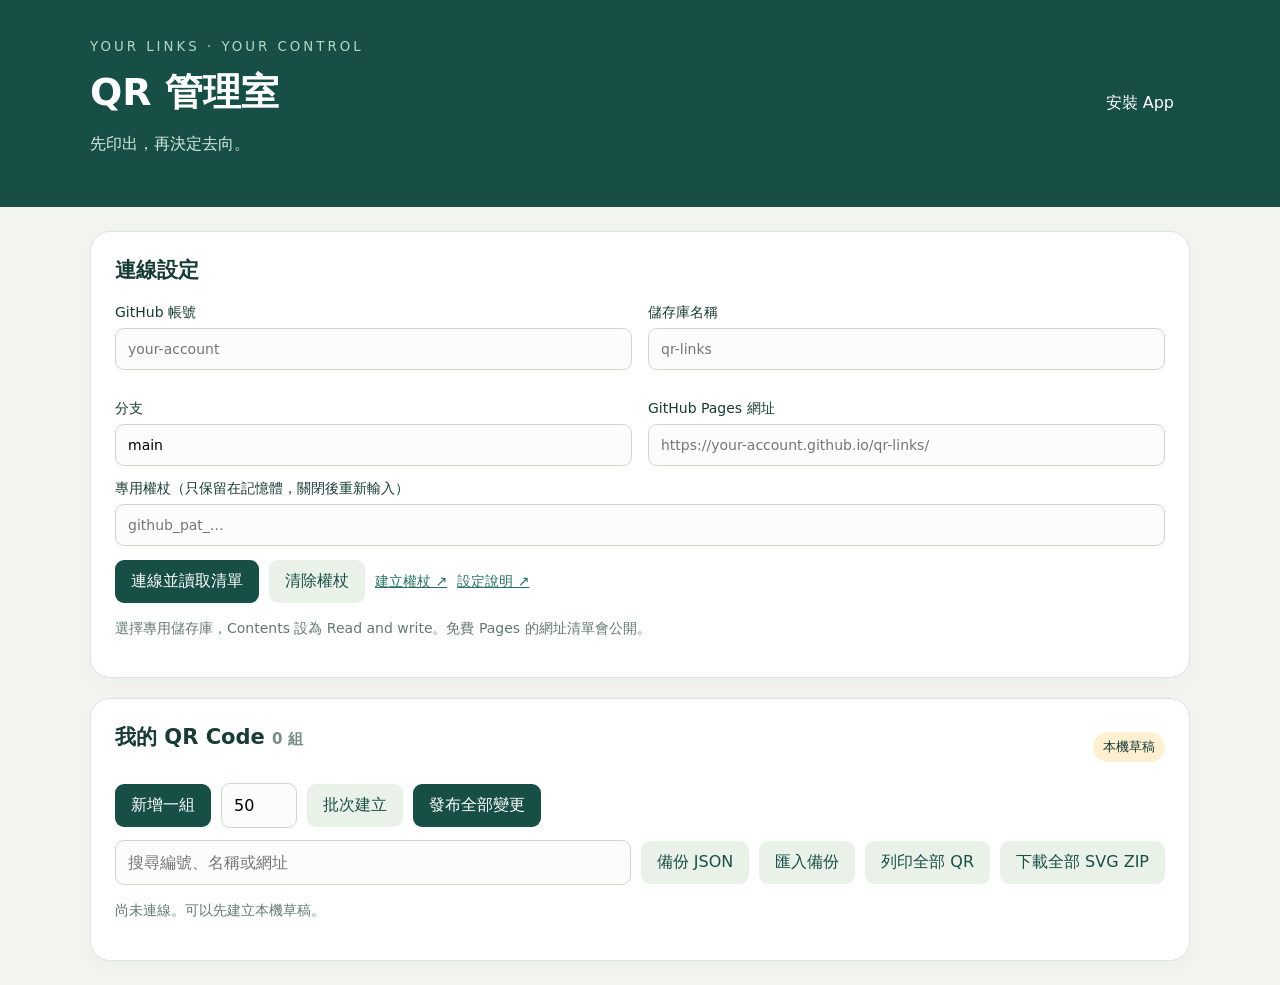
==== index.html @ 8bc0cfe4 "0958" ====
<!doctype html>
<html lang="zh-Hant"><head><meta charset="utf-8"><meta name="viewport" content="width=device-width,initial-scale=1"><meta name="theme-color" content="#174f46"><title>QR 管理室</title><link rel="manifest" href="manifest.webmanifest"><link rel="icon" href="icon.svg"><link rel="stylesheet" href="style.css"></head>
<body><header><div><small>YOUR LINKS · YOUR CONTROL</small><h1>QR 管理室</h1><p>先印出，再決定去向。</p></div><button id="install" hidden>安裝 App</button></header>
<main><section class="panel"><h2>連線設定</h2><div class="grid"><label>GitHub 帳號<input id="owner" autocomplete="off" placeholder="your-account"></label><label>儲存庫名稱<input id="repo" placeholder="qr-links"></label><label>分支<input id="branch" value="main"></label><label>GitHub Pages 網址<input id="base" type="url" placeholder="https://your-account.github.io/qr-links/"></label></div><label>專用權杖（只保留在記憶體，關閉後重新輸入）<input id="token" type="password" autocomplete="off" placeholder="github_pat_…"></label><div class="actions"><button id="connect">連線並讀取清單</button><button id="lock" class="secondary">清除權杖</button><a href="https://github.com/settings/personal-access-tokens/new" target="_blank" rel="noopener noreferrer">建立權杖 ↗</a><a href="README.md" target="_blank">設定說明 ↗</a></div><p class="hint">選擇專用儲存庫，Contents 設為 Read and write。免費 Pages 的網址清單會公開。</p></section>
<section class="panel"><div class="section-head"><h2>我的 QR Code <span id="count"></span></h2><span id="dirty">本機草稿</span></div><div class="actions"><button id="add">新增一組</button><input id="batchCount" type="number" min="1" max="200" value="50" aria-label="批次數量"><button id="batch" class="secondary">批次建立</button><button id="publish">發布全部變更</button></div><div class="actions"><input id="search" placeholder="搜尋編號、名稱或網址"><button id="backup" class="secondary">備份 JSON</button><label class="file-button">匯入備份<input id="import" type="file" accept=".json,application/json" hidden></label><button id="sheet" class="secondary">列印全部 QR</button></div><p id="status" role="status" aria-live="polite">尚未連線。可以先建立本機草稿。</p><div id="list"></div></section></main>
<dialog id="qrDialog"><h2 id="qrTitle"></h2><div id="qrPreview"></div><p id="qrLink"></p><div class="actions"><button id="download">下載 SVG</button><button id="closeDialog" class="secondary">關閉</button></div></dialog>
<script src="vendor/qrcodegen.js"></script><script src="app.js" defer></script></body></html>
---- style.css ----
:root{font-family:system-ui,"Microsoft JhengHei",sans-serif;color:#183b36;background:#f2f5f0}*{box-sizing:border-box}body{margin:0}header{background:#174f46;color:white;padding:36px max(24px,calc((100vw - 1100px)/2));display:flex;justify-content:space-between;align-items:center}header small{letter-spacing:3px;color:#b5d8c4}h1{font-size:38px;margin:12px 0}header p{color:#d6e9df}main{max-width:1148px;margin:24px auto;padding:0 24px}.panel{background:white;border:1px solid #dce5dc;border-radius:20px;padding:24px;margin-bottom:20px;box-shadow:0 6px 24px #163c3608}h2{font-size:21px;margin:0 0 20px}.grid{display:grid;grid-template-columns:repeat(2,1fr);gap:16px}label{display:block;font-size:14px;margin-bottom:14px}input{width:100%;padding:12px;border:1px solid #cbd8cf;border-radius:9px;font:inherit;margin-top:6px;background:#fcfdfb}input:focus{outline:2px solid #6daa8c}button,.file-button{border:0;border-radius:9px;padding:11px 16px;background:#174f46;color:white;font:inherit;cursor:pointer;display:inline-block;margin:0}button.secondary,.file-button{background:#eaf1e9;color:#174f46}button:disabled{opacity:.5;cursor:wait}.actions{display:flex;gap:10px;flex-wrap:wrap;align-items:center;margin:12px 0}.actions input{width:200px;margin:0}#search{flex:1;min-width:200px}#batchCount{width:76px}a{color:#276f60;font-size:14px}.hint,#status{font-size:14px;color:#647970;line-height:1.6}#status.error{color:#af302f}.section-head{display:flex;justify-content:space-between;align-items:center}#dirty{font-size:13px;background:#fff0d1;padding:6px 10px;border-radius:20px}#count{color:#768d80;font-size:15px}.row{display:grid;grid-template-columns:90px 1fr 2fr auto;gap:12px;align-items:center;padding:14px 0;border-top:1px solid #e6ece5}.row input{margin:0}.badge{font-weight:700}.row button{padding:10px}.row small{display:block;color:#758a7c;font-size:11px}dialog{border:0;border-radius:20px;padding:28px;max-width:90vw}dialog::backdrop{background:#153d3699}#qrPreview svg{width:260px;max-width:100%;height:auto}#qrLink{max-width:320px;overflow-wrap:anywhere;font-size:13px}@media(max-width:720px){.grid{grid-template-columns:1fr}.row{grid-template-columns:70px 1fr}.row .target{grid-column:1/-1}.row .row-actions{grid-column:1/-1}header{padding:24px}main{padding:0 12px}.panel{padding:18px}.section-head{align-items:start}h1{font-size:30px}}
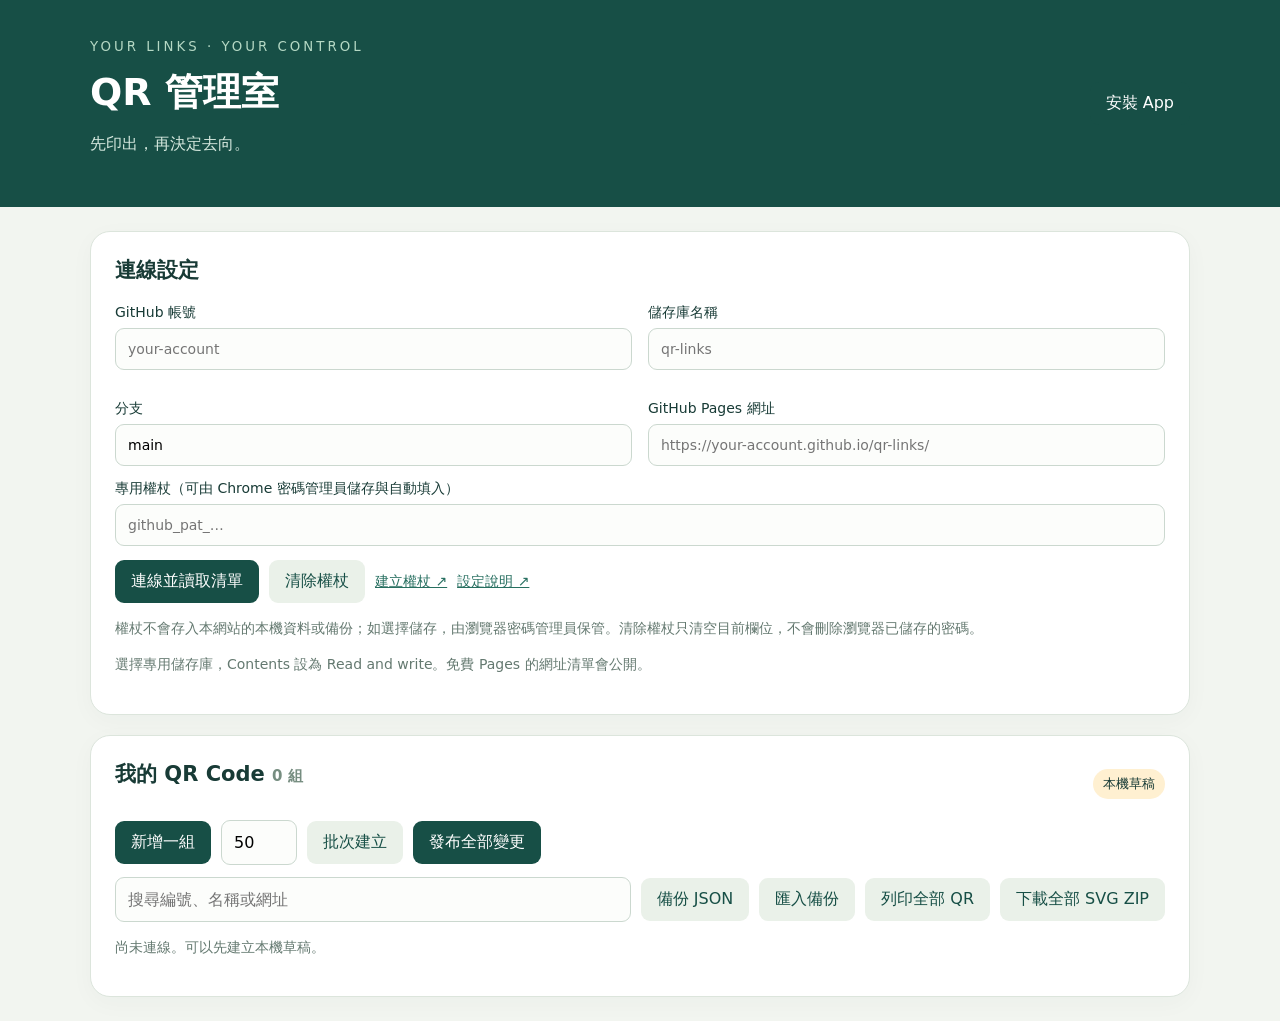
==== commit 7aeff9be: "1050" ====
--- a/index.html
+++ b/index.html
@@ -1,7 +1,7 @@
 <!doctype html>
 <html lang="zh-Hant"><head><meta charset="utf-8"><meta name="viewport" content="width=device-width,initial-scale=1"><meta name="theme-color" content="#174f46"><title>QR 管理室</title><link rel="manifest" href="manifest.webmanifest"><link rel="icon" href="icon.svg"><link rel="stylesheet" href="style.css"></head>
 <body><header><div><small>YOUR LINKS · YOUR CONTROL</small><h1>QR 管理室</h1><p>先印出，再決定去向。</p></div><button id="install" hidden>安裝 App</button></header>
-<main><section class="panel"><h2>連線設定</h2><div class="grid"><label>GitHub 帳號<input id="owner" autocomplete="off" placeholder="your-account"></label><label>儲存庫名稱<input id="repo" placeholder="qr-links"></label><label>分支<input id="branch" value="main"></label><label>GitHub Pages 網址<input id="base" type="url" placeholder="https://your-account.github.io/qr-links/"></label></div><label>專用權杖（只保留在記憶體，關閉後重新輸入）<input id="token" type="password" autocomplete="off" placeholder="github_pat_…"></label><div class="actions"><button id="connect">連線並讀取清單</button><button id="lock" class="secondary">清除權杖</button><a href="https://github.com/settings/personal-access-tokens/new" target="_blank" rel="noopener noreferrer">建立權杖 ↗</a><a href="README.md" target="_blank">設定說明 ↗</a></div><p class="hint">選擇專用儲存庫，Contents 設為 Read and write。免費 Pages 的網址清單會公開。</p></section>
+<main><section class="panel"><h2>連線設定</h2><form id="connectionForm" method="post" autocomplete="on"><div class="grid"><label>GitHub 帳號<input id="owner" name="username" autocomplete="username" autocapitalize="none" spellcheck="false" placeholder="your-account"></label><label>儲存庫名稱<input id="repo" placeholder="qr-links"></label><label>分支<input id="branch" value="main"></label><label>GitHub Pages 網址<input id="base" type="url" placeholder="https://your-account.github.io/qr-links/"></label></div><label>專用權杖（可由 Chrome 密碼管理員儲存與自動填入）<input id="token" name="password" type="password" autocomplete="current-password" placeholder="github_pat_…"></label><div class="actions"><button id="connect" type="submit">連線並讀取清單</button><button id="lock" type="button" class="secondary">清除權杖</button><a href="https://github.com/settings/personal-access-tokens/new" target="_blank" rel="noopener noreferrer">建立權杖 ↗</a><a href="README.md" target="_blank">設定說明 ↗</a></div></form><p class="hint">權杖不會存入本網站的本機資料或備份；如選擇儲存，由瀏覽器密碼管理員保管。清除權杖只清空目前欄位，不會刪除瀏覽器已儲存的密碼。</p><p class="hint">選擇專用儲存庫，Contents 設為 Read and write。免費 Pages 的網址清單會公開。</p></section>
 <section class="panel"><div class="section-head"><h2>我的 QR Code <span id="count"></span></h2><span id="dirty">本機草稿</span></div><div class="actions"><button id="add">新增一組</button><input id="batchCount" type="number" min="1" max="200" value="50" aria-label="批次數量"><button id="batch" class="secondary">批次建立</button><button id="publish">發布全部變更</button></div><div class="actions"><input id="search" placeholder="搜尋編號、名稱或網址"><button id="backup" class="secondary">備份 JSON</button><label class="file-button">匯入備份<input id="import" type="file" accept=".json,application/json" hidden></label><button id="sheet" class="secondary">列印全部 QR</button></div><p id="status" role="status" aria-live="polite">尚未連線。可以先建立本機草稿。</p><div id="list"></div></section></main>
 <dialog id="qrDialog"><h2 id="qrTitle"></h2><div id="qrPreview"></div><p id="qrLink"></p><div class="actions"><button id="download">下載 SVG</button><button id="closeDialog" class="secondary">關閉</button></div></dialog>
 <script src="vendor/qrcodegen.js"></script><script src="app.js" defer></script></body></html>
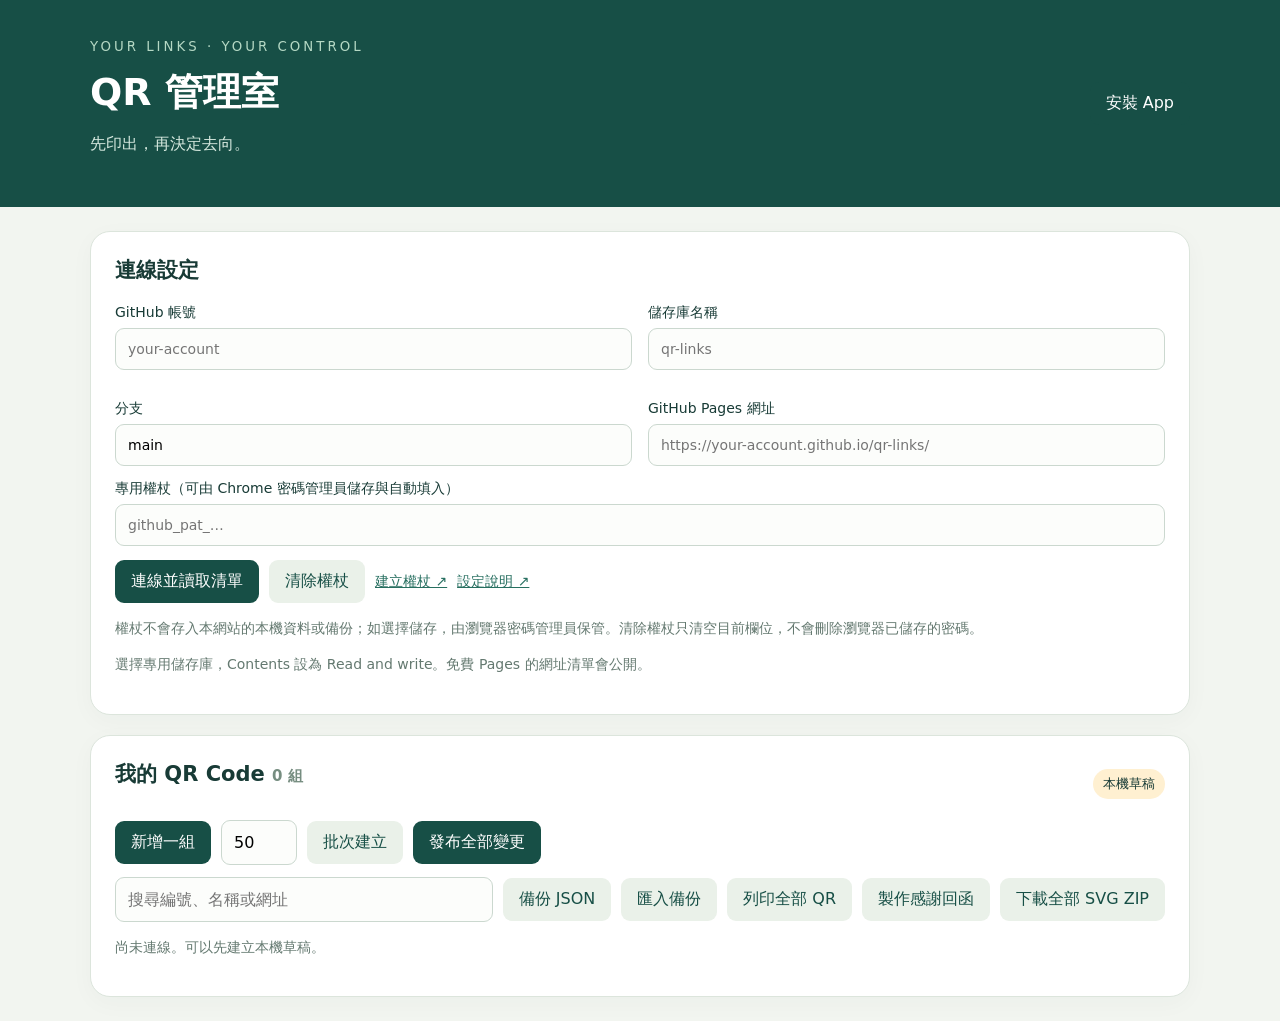
==== commit 2dd88dea: "1207" ====
--- a/index.html
+++ b/index.html
@@ -4,4 +4,4 @@
 <main><section class="panel"><h2>連線設定</h2><form id="connectionForm" method="post" autocomplete="on"><div class="grid"><label>GitHub 帳號<input id="owner" name="username" autocomplete="username" autocapitalize="none" spellcheck="false" placeholder="your-account"></label><label>儲存庫名稱<input id="repo" placeholder="qr-links"></label><label>分支<input id="branch" value="main"></label><label>GitHub Pages 網址<input id="base" type="url" placeholder="https://your-account.github.io/qr-links/"></label></div><label>專用權杖（可由 Chrome 密碼管理員儲存與自動填入）<input id="token" name="password" type="password" autocomplete="current-password" placeholder="github_pat_…"></label><div class="actions"><button id="connect" type="submit">連線並讀取清單</button><button id="lock" type="button" class="secondary">清除權杖</button><a href="https://github.com/settings/personal-access-tokens/new" target="_blank" rel="noopener noreferrer">建立權杖 ↗</a><a href="README.md" target="_blank">設定說明 ↗</a></div></form><p class="hint">權杖不會存入本網站的本機資料或備份；如選擇儲存，由瀏覽器密碼管理員保管。清除權杖只清空目前欄位，不會刪除瀏覽器已儲存的密碼。</p><p class="hint">選擇專用儲存庫，Contents 設為 Read and write。免費 Pages 的網址清單會公開。</p></section>
 <section class="panel"><div class="section-head"><h2>我的 QR Code <span id="count"></span></h2><span id="dirty">本機草稿</span></div><div class="actions"><button id="add">新增一組</button><input id="batchCount" type="number" min="1" max="200" value="50" aria-label="批次數量"><button id="batch" class="secondary">批次建立</button><button id="publish">發布全部變更</button></div><div class="actions"><input id="search" placeholder="搜尋編號、名稱或網址"><button id="backup" class="secondary">備份 JSON</button><label class="file-button">匯入備份<input id="import" type="file" accept=".json,application/json" hidden></label><button id="sheet" class="secondary">列印全部 QR</button></div><p id="status" role="status" aria-live="polite">尚未連線。可以先建立本機草稿。</p><div id="list"></div></section></main>
 <dialog id="qrDialog"><h2 id="qrTitle"></h2><div id="qrPreview"></div><p id="qrLink"></p><div class="actions"><button id="download">下載 SVG</button><button id="closeDialog" class="secondary">關閉</button></div></dialog>
-<script src="vendor/qrcodegen.js"></script><script src="app.js" defer></script></body></html>
+<script src="vendor/qrcodegen.js"></script><script src="app.js" defer></script><script src="letter.js" defer></script></body></html>
--- a/style.css
+++ b/style.css
@@ -1 +1,3 @@
 :root{font-family:system-ui,"Microsoft JhengHei",sans-serif;color:#183b36;background:#f2f5f0}*{box-sizing:border-box}body{margin:0}header{background:#174f46;color:white;padding:36px max(24px,calc((100vw - 1100px)/2));display:flex;justify-content:space-between;align-items:center}header small{letter-spacing:3px;color:#b5d8c4}h1{font-size:38px;margin:12px 0}header p{color:#d6e9df}main{max-width:1148px;margin:24px auto;padding:0 24px}.panel{background:white;border:1px solid #dce5dc;border-radius:20px;padding:24px;margin-bottom:20px;box-shadow:0 6px 24px #163c3608}h2{font-size:21px;margin:0 0 20px}.grid{display:grid;grid-template-columns:repeat(2,1fr);gap:16px}label{display:block;font-size:14px;margin-bottom:14px}input{width:100%;padding:12px;border:1px solid #cbd8cf;border-radius:9px;font:inherit;margin-top:6px;background:#fcfdfb}input:focus{outline:2px solid #6daa8c}button,.file-button{border:0;border-radius:9px;padding:11px 16px;background:#174f46;color:white;font:inherit;cursor:pointer;display:inline-block;margin:0}button.secondary,.file-button{background:#eaf1e9;color:#174f46}button:disabled{opacity:.5;cursor:wait}.actions{display:flex;gap:10px;flex-wrap:wrap;align-items:center;margin:12px 0}.actions input{width:200px;margin:0}#search{flex:1;min-width:200px}#batchCount{width:76px}a{color:#276f60;font-size:14px}.hint,#status{font-size:14px;color:#647970;line-height:1.6}#status.error{color:#af302f}.section-head{display:flex;justify-content:space-between;align-items:center}#dirty{font-size:13px;background:#fff0d1;padding:6px 10px;border-radius:20px}#count{color:#768d80;font-size:15px}.row{display:grid;grid-template-columns:90px 1fr 2fr auto;gap:12px;align-items:center;padding:14px 0;border-top:1px solid #e6ece5}.row input{margin:0}.badge{font-weight:700}.row button{padding:10px}.row small{display:block;color:#758a7c;font-size:11px}dialog{border:0;border-radius:20px;padding:28px;max-width:90vw}dialog::backdrop{background:#153d3699}#qrPreview svg{width:260px;max-width:100%;height:auto}#qrLink{max-width:320px;overflow-wrap:anywhere;font-size:13px}@media(max-width:720px){.grid{grid-template-columns:1fr}.row{grid-template-columns:70px 1fr}.row .target{grid-column:1/-1}.row .row-actions{grid-column:1/-1}header{padding:24px}main{padding:0 12px}.panel{padding:18px}.section-head{align-items:start}h1{font-size:30px}}
+
+#letterDialog{width:640px;max-height:90vh;overflow:auto}#letterChoices{max-height:280px;overflow:auto;border:1px solid #dce5dc;padding:10px;border-radius:10px}.letter-choice{display:flex;gap:10px;align-items:center;margin:0;padding:8px}.letter-choice input{width:18px;height:18px;margin:0}#letterError{color:#af302f}
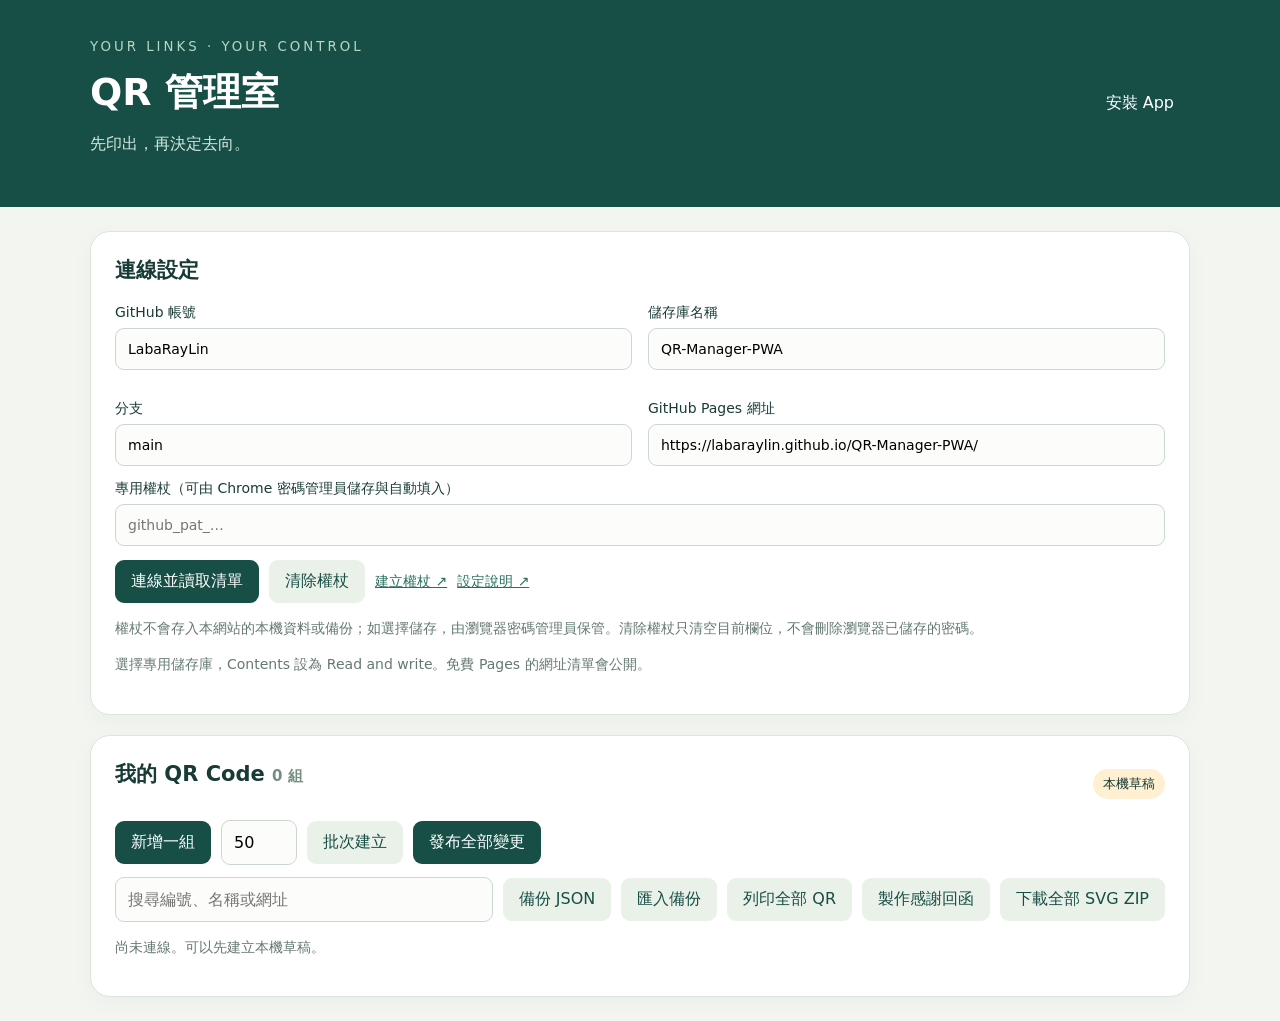
==== commit 2275fdd9: "1246" ====
--- a/index.html
+++ b/index.html
@@ -1,7 +1,7 @@
 <!doctype html>
 <html lang="zh-Hant"><head><meta charset="utf-8"><meta name="viewport" content="width=device-width,initial-scale=1"><meta name="theme-color" content="#174f46"><title>QR 管理室</title><link rel="manifest" href="manifest.webmanifest"><link rel="icon" href="icon.svg"><link rel="stylesheet" href="style.css"></head>
 <body><header><div><small>YOUR LINKS · YOUR CONTROL</small><h1>QR 管理室</h1><p>先印出，再決定去向。</p></div><button id="install" hidden>安裝 App</button></header>
-<main><section class="panel"><h2>連線設定</h2><form id="connectionForm" method="post" autocomplete="on"><div class="grid"><label>GitHub 帳號<input id="owner" name="username" autocomplete="username" autocapitalize="none" spellcheck="false" placeholder="your-account"></label><label>儲存庫名稱<input id="repo" placeholder="qr-links"></label><label>分支<input id="branch" value="main"></label><label>GitHub Pages 網址<input id="base" type="url" placeholder="https://your-account.github.io/qr-links/"></label></div><label>專用權杖（可由 Chrome 密碼管理員儲存與自動填入）<input id="token" name="password" type="password" autocomplete="current-password" placeholder="github_pat_…"></label><div class="actions"><button id="connect" type="submit">連線並讀取清單</button><button id="lock" type="button" class="secondary">清除權杖</button><a href="https://github.com/settings/personal-access-tokens/new" target="_blank" rel="noopener noreferrer">建立權杖 ↗</a><a href="README.md" target="_blank">設定說明 ↗</a></div></form><p class="hint">權杖不會存入本網站的本機資料或備份；如選擇儲存，由瀏覽器密碼管理員保管。清除權杖只清空目前欄位，不會刪除瀏覽器已儲存的密碼。</p><p class="hint">選擇專用儲存庫，Contents 設為 Read and write。免費 Pages 的網址清單會公開。</p></section>
+<main><section class="panel"><h2>連線設定</h2><form id="connectionForm" method="post" autocomplete="on"><div class="grid"><label>GitHub 帳號<input id="owner" list="ownerOptions" name="username" autocomplete="username" autocapitalize="none" spellcheck="false" placeholder="your-account"></label><label>儲存庫名稱<input id="repo" list="repoOptions" placeholder="qr-links"></label><label>分支<input id="branch" list="branchOptions" value="main"></label><label>GitHub Pages 網址<input id="base" list="baseOptions" type="url" placeholder="https://your-account.github.io/qr-links/"></label></div><label>專用權杖（可由 Chrome 密碼管理員儲存與自動填入）<input id="token" name="password" type="password" autocomplete="current-password" placeholder="github_pat_…"></label><div class="actions"><button id="connect" type="submit">連線並讀取清單</button><button id="lock" type="button" class="secondary">清除權杖</button><a href="https://github.com/settings/personal-access-tokens/new" target="_blank" rel="noopener noreferrer">建立權杖 ↗</a><a href="README.md" target="_blank">設定說明 ↗</a></div><datalist id="ownerOptions"></datalist><datalist id="repoOptions"></datalist><datalist id="branchOptions"></datalist><datalist id="baseOptions"></datalist></form><p class="hint">權杖不會存入本網站的本機資料或備份；如選擇儲存，由瀏覽器密碼管理員保管。清除權杖只清空目前欄位，不會刪除瀏覽器已儲存的密碼。</p><p class="hint">選擇專用儲存庫，Contents 設為 Read and write。免費 Pages 的網址清單會公開。</p></section>
 <section class="panel"><div class="section-head"><h2>我的 QR Code <span id="count"></span></h2><span id="dirty">本機草稿</span></div><div class="actions"><button id="add">新增一組</button><input id="batchCount" type="number" min="1" max="200" value="50" aria-label="批次數量"><button id="batch" class="secondary">批次建立</button><button id="publish">發布全部變更</button></div><div class="actions"><input id="search" placeholder="搜尋編號、名稱或網址"><button id="backup" class="secondary">備份 JSON</button><label class="file-button">匯入備份<input id="import" type="file" accept=".json,application/json" hidden></label><button id="sheet" class="secondary">列印全部 QR</button></div><p id="status" role="status" aria-live="polite">尚未連線。可以先建立本機草稿。</p><div id="list"></div></section></main>
 <dialog id="qrDialog"><h2 id="qrTitle"></h2><div id="qrPreview"></div><p id="qrLink"></p><div class="actions"><button id="download">下載 SVG</button><button id="closeDialog" class="secondary">關閉</button></div></dialog>
-<script src="vendor/qrcodegen.js"></script><script src="app.js" defer></script><script src="letter.js" defer></script></body></html>
+<script src="vendor/qrcodegen.js"></script><script src="deployment.js" defer></script><script src="app.js" defer></script><script src="letter.js" defer></script><script src="connection-options.js" defer></script></body></html>
--- a/style.css
+++ b/style.css
@@ -1,3 +1,5 @@
 :root{font-family:system-ui,"Microsoft JhengHei",sans-serif;color:#183b36;background:#f2f5f0}*{box-sizing:border-box}body{margin:0}header{background:#174f46;color:white;padding:36px max(24px,calc((100vw - 1100px)/2));display:flex;justify-content:space-between;align-items:center}header small{letter-spacing:3px;color:#b5d8c4}h1{font-size:38px;margin:12px 0}header p{color:#d6e9df}main{max-width:1148px;margin:24px auto;padding:0 24px}.panel{background:white;border:1px solid #dce5dc;border-radius:20px;padding:24px;margin-bottom:20px;box-shadow:0 6px 24px #163c3608}h2{font-size:21px;margin:0 0 20px}.grid{display:grid;grid-template-columns:repeat(2,1fr);gap:16px}label{display:block;font-size:14px;margin-bottom:14px}input{width:100%;padding:12px;border:1px solid #cbd8cf;border-radius:9px;font:inherit;margin-top:6px;background:#fcfdfb}input:focus{outline:2px solid #6daa8c}button,.file-button{border:0;border-radius:9px;padding:11px 16px;background:#174f46;color:white;font:inherit;cursor:pointer;display:inline-block;margin:0}button.secondary,.file-button{background:#eaf1e9;color:#174f46}button:disabled{opacity:.5;cursor:wait}.actions{display:flex;gap:10px;flex-wrap:wrap;align-items:center;margin:12px 0}.actions input{width:200px;margin:0}#search{flex:1;min-width:200px}#batchCount{width:76px}a{color:#276f60;font-size:14px}.hint,#status{font-size:14px;color:#647970;line-height:1.6}#status.error{color:#af302f}.section-head{display:flex;justify-content:space-between;align-items:center}#dirty{font-size:13px;background:#fff0d1;padding:6px 10px;border-radius:20px}#count{color:#768d80;font-size:15px}.row{display:grid;grid-template-columns:90px 1fr 2fr auto;gap:12px;align-items:center;padding:14px 0;border-top:1px solid #e6ece5}.row input{margin:0}.badge{font-weight:700}.row button{padding:10px}.row small{display:block;color:#758a7c;font-size:11px}dialog{border:0;border-radius:20px;padding:28px;max-width:90vw}dialog::backdrop{background:#153d3699}#qrPreview svg{width:260px;max-width:100%;height:auto}#qrLink{max-width:320px;overflow-wrap:anywhere;font-size:13px}@media(max-width:720px){.grid{grid-template-columns:1fr}.row{grid-template-columns:70px 1fr}.row .target{grid-column:1/-1}.row .row-actions{grid-column:1/-1}header{padding:24px}main{padding:0 12px}.panel{padding:18px}.section-head{align-items:start}h1{font-size:30px}}
 
 #letterDialog{width:640px;max-height:90vh;overflow:auto}#letterChoices{max-height:280px;overflow:auto;border:1px solid #dce5dc;padding:10px;border-radius:10px}.letter-choice{display:flex;gap:10px;align-items:center;margin:0;padding:8px}.letter-choice input{width:18px;height:18px;margin:0}#letterError{color:#af302f}
+
+#deploymentPanel{background:#f2f6ee;border:1px solid #cbdac9;border-radius:12px;padding:18px;margin:16px 0}#deploymentPanel h3{margin:0;font-size:18px}#deploymentElapsed{font-size:13px;color:#617464}.deployment-steps{display:flex;flex-wrap:wrap;gap:14px;list-style:none;padding:0;font-size:14px;color:#849181}.deployment-steps .complete{color:#226246;font-weight:bold}.deployment-steps .active{color:#986b1c;font-weight:bold}#deploymentPanel[data-state=error]{background:#fff0eb;border-color:#e4b7aa}#deploymentDetail{font-size:14px;line-height:1.7}
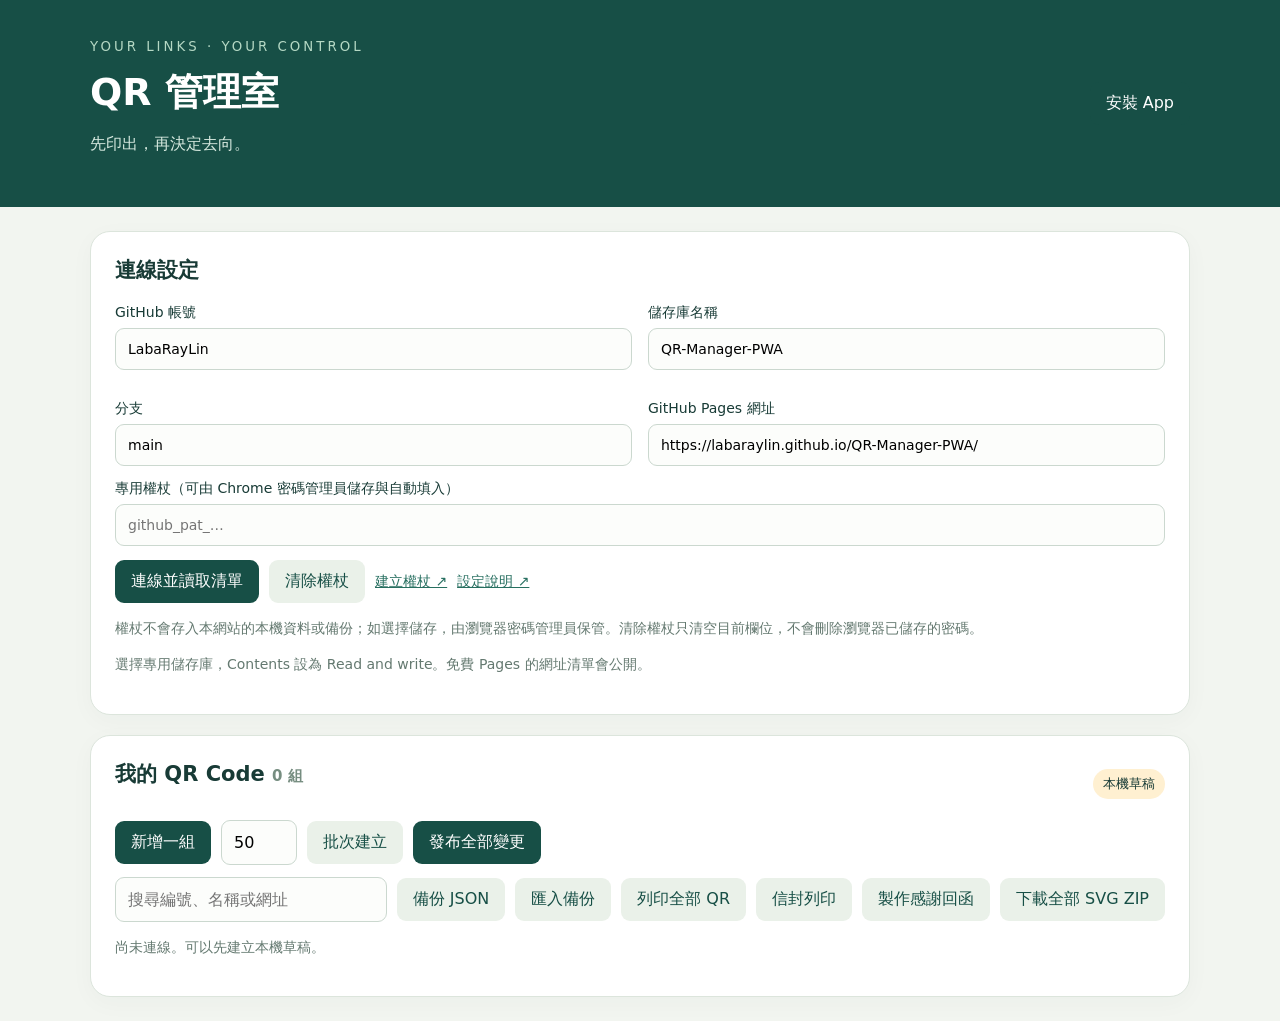
==== commit 2e50bfba: "1436" ====
--- a/index.html
+++ b/index.html
@@ -4,4 +4,4 @@
 <main><section class="panel"><h2>連線設定</h2><form id="connectionForm" method="post" autocomplete="on"><div class="grid"><label>GitHub 帳號<input id="owner" list="ownerOptions" name="username" autocomplete="username" autocapitalize="none" spellcheck="false" placeholder="your-account"></label><label>儲存庫名稱<input id="repo" list="repoOptions" placeholder="qr-links"></label><label>分支<input id="branch" list="branchOptions" value="main"></label><label>GitHub Pages 網址<input id="base" list="baseOptions" type="url" placeholder="https://your-account.github.io/qr-links/"></label></div><label>專用權杖（可由 Chrome 密碼管理員儲存與自動填入）<input id="token" name="password" type="password" autocomplete="current-password" placeholder="github_pat_…"></label><div class="actions"><button id="connect" type="submit">連線並讀取清單</button><button id="lock" type="button" class="secondary">清除權杖</button><a href="https://github.com/settings/personal-access-tokens/new" target="_blank" rel="noopener noreferrer">建立權杖 ↗</a><a href="README.md" target="_blank">設定說明 ↗</a></div><datalist id="ownerOptions"></datalist><datalist id="repoOptions"></datalist><datalist id="branchOptions"></datalist><datalist id="baseOptions"></datalist></form><p class="hint">權杖不會存入本網站的本機資料或備份；如選擇儲存，由瀏覽器密碼管理員保管。清除權杖只清空目前欄位，不會刪除瀏覽器已儲存的密碼。</p><p class="hint">選擇專用儲存庫，Contents 設為 Read and write。免費 Pages 的網址清單會公開。</p></section>
 <section class="panel"><div class="section-head"><h2>我的 QR Code <span id="count"></span></h2><span id="dirty">本機草稿</span></div><div class="actions"><button id="add">新增一組</button><input id="batchCount" type="number" min="1" max="200" value="50" aria-label="批次數量"><button id="batch" class="secondary">批次建立</button><button id="publish">發布全部變更</button></div><div class="actions"><input id="search" placeholder="搜尋編號、名稱或網址"><button id="backup" class="secondary">備份 JSON</button><label class="file-button">匯入備份<input id="import" type="file" accept=".json,application/json" hidden></label><button id="sheet" class="secondary">列印全部 QR</button></div><p id="status" role="status" aria-live="polite">尚未連線。可以先建立本機草稿。</p><div id="list"></div></section></main>
 <dialog id="qrDialog"><h2 id="qrTitle"></h2><div id="qrPreview"></div><p id="qrLink"></p><div class="actions"><button id="download">下載 SVG</button><button id="closeDialog" class="secondary">關閉</button></div></dialog>
-<script src="vendor/qrcodegen.js"></script><script src="deployment.js" defer></script><script src="app.js" defer></script><script src="letter.js" defer></script><script src="connection-options.js" defer></script></body></html>
+<script src="vendor/qrcodegen.js"></script><script src="deployment.js" defer></script><script src="app.js" defer></script><script src="letter.js" defer></script><script src="connection-options.js" defer></script><script type="module" src="envelope.js"></script></body></html>
--- a/style.css
+++ b/style.css
@@ -2,4 +2,4 @@
 
 #letterDialog{width:640px;max-height:90vh;overflow:auto}#letterChoices{max-height:280px;overflow:auto;border:1px solid #dce5dc;padding:10px;border-radius:10px}.letter-choice{display:flex;gap:10px;align-items:center;margin:0;padding:8px}.letter-choice input{width:18px;height:18px;margin:0}#letterError{color:#af302f}
 
-#deploymentPanel{background:#f2f6ee;border:1px solid #cbdac9;border-radius:12px;padding:18px;margin:16px 0}#deploymentPanel h3{margin:0;font-size:18px}#deploymentElapsed{font-size:13px;color:#617464}.deployment-steps{display:flex;flex-wrap:wrap;gap:14px;list-style:none;padding:0;font-size:14px;color:#849181}.deployment-steps .complete{color:#226246;font-weight:bold}.deployment-steps .active{color:#986b1c;font-weight:bold}#deploymentPanel[data-state=error]{background:#fff0eb;border-color:#e4b7aa}#deploymentDetail{font-size:14px;line-height:1.7}
+#deploymentPanel{background:#f2f6ee;border:1px solid #cbdac9;border-radius:12px;padding:18px;margin:16px 0}#deploymentPanel h3{margin:0;font-size:18px}#deploymentElapsed{font-size:13px;color:#617464}.deployment-steps{display:flex;flex-wrap:wrap;gap:14px;list-style:none;padding:0;font-size:14px;color:#849181}.deployment-steps .complete{color:#226246;font-weight:bold}.deployment-steps .active{color:#986b1c;font-weight:bold}#deploymentPanel[data-state=error]{background:#fff0eb;border-color:#e4b7aa}#deploymentDetail{font-size:14px;line-height:1.7}
